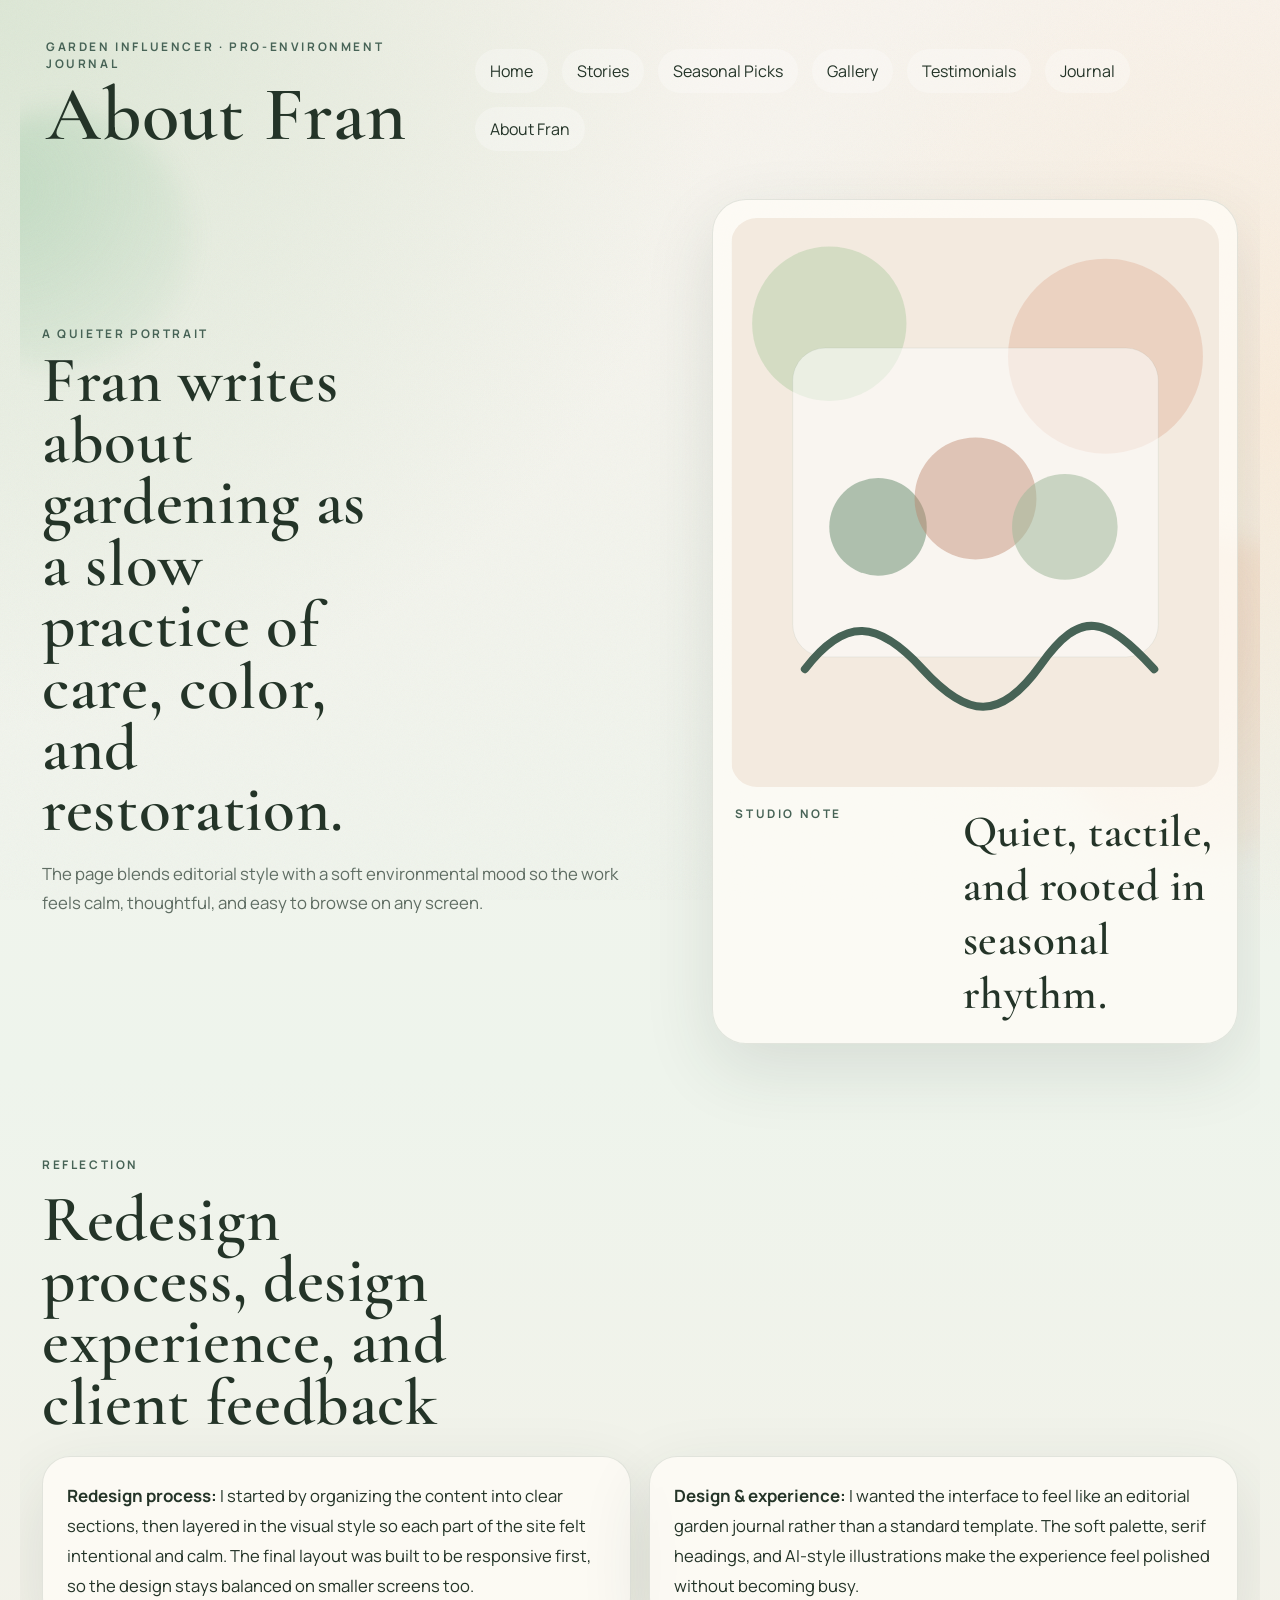
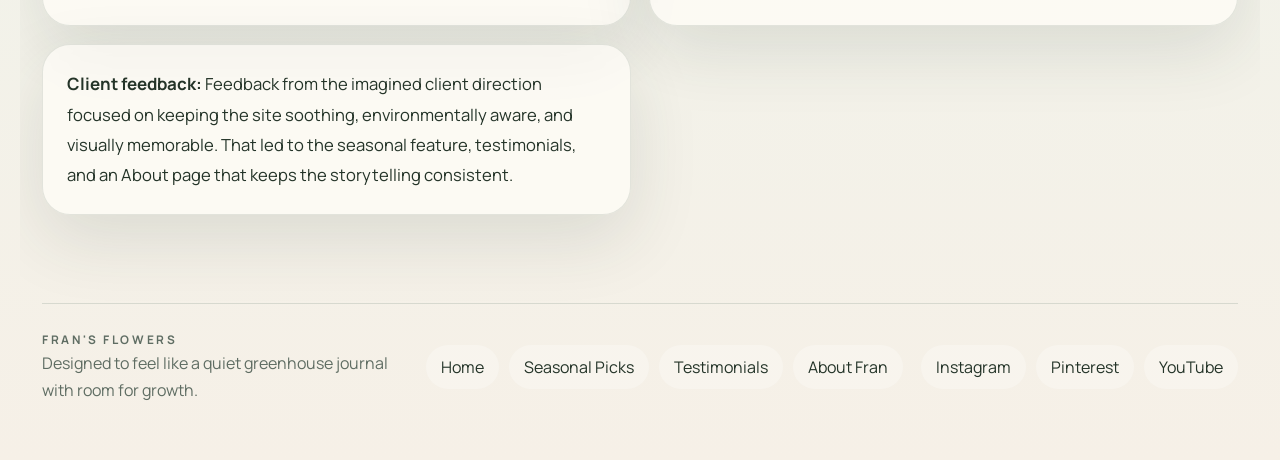
==== about.html @ e00865fc "fixed formatting" ====
<!doctype html>
<html lang="en">
  <head>
    <meta charset="UTF-8" />
    <meta name="viewport" content="width=device-width, initial-scale=1.0" />
    <meta name="description" content="About Fran and the redesign reflections for Fran's Flowers." />
    <title>About Fran | Fran's Flowers</title>
    <link rel="preconnect" href="https://fonts.googleapis.com" />
    <link rel="preconnect" href="https://fonts.gstatic.com" crossorigin />
    <link href="https://fonts.googleapis.com/css2?family=Cormorant+Garamond:wght@500;600;700&family=Manrope:wght@400;500;600;700&display=swap" rel="stylesheet" />
    <link rel="stylesheet" href="styles.css" />
  </head>
  <body>
    <a class="skip-link" href="#main-content">Skip to content</a>
    <div class="page-shell about-page">
      <div class="orb orb-a"></div>
      <div class="orb orb-b"></div>
      <div class="grain"></div>

      <header class="topbar">
        <div>
          <p class="eyebrow">Garden influencer · pro-environment journal</p>
          <h1>About Fran</h1>
        </div>
        <button class="nav-toggle" type="button" aria-expanded="false" aria-controls="site-nav">Menu</button>
        <nav id="site-nav" class="site-nav" aria-label="Primary navigation">
          <a href="index.html#hero">Home</a>
          <a href="index.html#stories">Stories</a>
          <a href="index.html#seasonal-picks">Seasonal Picks</a>
          <a href="index.html#gallery">Gallery</a>
          <a href="index.html#testimonials">Testimonials</a>
          <a href="index.html#journal">Journal</a>
          <a href="about.html">About Fran</a>
        </nav>
      </header>

      <main id="main-content">
        <section class="hero about-hero">
          <div class="hero-copy reveal">
            <p class="label">A quieter portrait</p>
            <h2>Fran writes about gardening as a slow practice of care, color, and restoration.</h2>
            <p class="lede">
              The page blends editorial style with a soft environmental mood so the work feels calm,
              thoughtful, and easy to browse on any screen.
            </p>
          </div>
          <div class="hero-visual reveal">
            <div class="feature-card">
              <img class="feature-card__image" src="data:image/svg+xml;charset=UTF-8,%3Csvg xmlns='http://www.w3.org/2000/svg' viewBox='0 0 1200 1400'%3E%3Crect width='1200' height='1400' fill='%23f3eadf'/%3E%3Ccircle cx='240' cy='260' r='190' fill='%23c8d7b8' opacity='0.7'/%3E%3Ccircle cx='920' cy='340' r='240' fill='%23e7c4b0' opacity='0.62'/%3E%3Crect x='150' y='320' width='900' height='760' rx='80' fill='rgba(255,255,255,0.54)' stroke='rgba(71,99,86,0.2)'/%3E%3Cpath d='M180 1110 C280 980, 360 990, 470 1110 S660 1240, 760 1100 S920 980, 1040 1110' fill='none' stroke='%23476356' stroke-width='20' stroke-linecap='round'/%3E%3Ccircle cx='360' cy='760' r='120' fill='%236a8f71' opacity='0.52'/%3E%3Ccircle cx='600' cy='690' r='150' fill='%23ba7f64' opacity='0.42'/%3E%3Ccircle cx='820' cy='760' r='130' fill='%23a2b99c' opacity='0.54'/%3E%3C/svg%3E" alt="AI-generated portrait-style floral composition with soft botanical tones" />
              <div class="feature-card__content">
                <p>Studio note</p>
                <h3>Quiet, tactile, and rooted in seasonal rhythm.</h3>
              </div>
            </div>
          </div>
        </section>

        <section class="testimonials-section reveal">
          <div class="section-heading">
            <p class="label">Reflection</p>
            <h2>Redesign process, design experience, and client feedback</h2>
          </div>
          <div class="testimonials-grid">
            <article class="testimonial-card">
              <p>
                <strong>Redesign process:</strong> I started by organizing the content into clear sections,
                then layered in the visual style so each part of the site felt intentional and calm.
                The final layout was built to be responsive first, so the design stays balanced on
                smaller screens too.
              </p>
            </article>
            <article class="testimonial-card">
              <p>
                <strong>Design &amp; experience:</strong> I wanted the interface to feel like an editorial
                garden journal rather than a standard template. The soft palette, serif headings, and
                AI-style illustrations make the experience feel polished without becoming busy.
              </p>
            </article>
            <article class="testimonial-card">
              <p>
                <strong>Client feedback:</strong> Feedback from the imagined client direction focused on
                keeping the site soothing, environmentally aware, and visually memorable. That led to the
                seasonal feature, testimonials, and an About page that keeps the storytelling consistent.
              </p>
            </article>
          </div>
        </section>
      </main>

      <footer class="site-footer">
        <div>
          <p class="label">Fran's Flowers</p>
          <p>Designed to feel like a quiet greenhouse journal with room for growth.</p>
        </div>
        <div class="footer-links">
          <a href="index.html#hero">Home</a>
          <a href="index.html#seasonal-picks">Seasonal Picks</a>
          <a href="index.html#testimonials">Testimonials</a>
          <a href="about.html">About Fran</a>
        </div>
        <div class="social-links" aria-label="Social links">
          <a href="#" aria-label="Instagram">Instagram</a>
          <a href="#" aria-label="Pinterest">Pinterest</a>
          <a href="#" aria-label="YouTube">YouTube</a>
        </div>
      </footer>
    </div>

    <script src="script.js"></script>
  </body>
</html>
---- styles.css ----
:root {
  color-scheme: light;
  --bg: #f5efe6;
  --bg-2: #e7efe7;
  --surface: rgba(255, 252, 247, 0.74);
  --surface-strong: #fffaf3;
  --text: #243428;
  --muted: #5f6d63;
  --accent: #6a8f71;
  --accent-deep: #476356;
  --accent-warm: #ba7f64;
  --line: rgba(86, 110, 94, 0.16);
  --shadow: 0 24px 70px rgba(44, 58, 49, 0.12);
}

* {
  box-sizing: border-box;
}

html {
  scroll-behavior: smooth;
}

a {
  color: inherit;
}

a:focus-visible,
button:focus-visible,
input:focus-visible {
  outline: 3px solid rgba(71, 99, 86, 0.45);
  outline-offset: 3px;
}

body {
  margin: 0;
  min-height: 100vh;
  color: var(--text);
  font-family: "Manrope", "Avenir Next", "Segoe UI", sans-serif;
  background:
    radial-gradient(circle at top left, rgba(184, 214, 182, 0.42), transparent 30%),
    radial-gradient(circle at right 20%, rgba(255, 226, 199, 0.45), transparent 26%),
    linear-gradient(180deg, #f8f4ee 0%, #eef4ec 52%, #f6f0e7 100%);
}

body::before {
  content: "";
  position: fixed;
  inset: 0;
  pointer-events: none;
  background-image: linear-gradient(rgba(255, 255, 255, 0.16) 1px, transparent 1px),
    linear-gradient(90deg, rgba(255, 255, 255, 0.14) 1px, transparent 1px);
  background-size: 42px 42px;
  mask-image: linear-gradient(180deg, rgba(0, 0, 0, 0.24), transparent 80%);
  opacity: 0.25;
}

.page-shell {
  position: relative;
  overflow: hidden;
  max-width: 1240px;
  margin: 0 auto;
  padding: 28px 22px 56px;
}

.skip-link {
  position: absolute;
  left: 18px;
  top: -48px;
  z-index: 20;
  padding: 10px 16px;
  border-radius: 999px;
  background: #243428;
  color: #fff;
  text-decoration: none;
  transition: top 160ms ease;
}

.skip-link:focus {
  top: 14px;
}

.orb {
  position: absolute;
  border-radius: 999px;
  filter: blur(12px);
  opacity: 0.6;
  animation: drift 18s ease-in-out infinite alternate;
}

.orb-a {
  inset: 110px auto auto -90px;
  width: 260px;
  height: 260px;
  background: radial-gradient(circle at 30% 30%, rgba(171, 208, 177, 0.9), rgba(171, 208, 177, 0));
}

.orb-b {
  inset: 26% -110px auto auto;
  width: 320px;
  height: 320px;
  background: radial-gradient(circle at 30% 30%, rgba(242, 199, 170, 0.85), rgba(242, 199, 170, 0));
  animation-delay: -6s;
}

.topbar,
.hero,
.insight-strip,
.gallery-section,
.journal-panel {
  position: relative;
  z-index: 1;
}

.topbar {
  display: flex;
  align-items: end;
  justify-content: space-between;
  gap: 24px;
  padding: 10px 4px 30px;
}

.nav-toggle {
  display: none;
  align-items: center;
  justify-content: center;
  min-width: 96px;
  background: rgba(255, 255, 255, 0.55);
  color: var(--text);
  border: 1px solid rgba(86, 110, 94, 0.18);
}

.site-nav {
  display: flex;
  flex-wrap: wrap;
  gap: 14px;
}

.topbar h1,
.hero h2,
.section-heading h2,
.journal-panel h2,
.feature-card__content h3 {
  margin: 0;
  font-family: "Cormorant Garamond", Georgia, serif;
  font-weight: 600;
  letter-spacing: 0.01em;
}

.topbar h1 {
  font-size: clamp(2.8rem, 6vw, 5.2rem);
  line-height: 0.92;
}

.eyebrow,
.label,
.insight-strip span,
.feature-card__content p,
.subscribe-form label {
  margin: 0 0 8px;
  color: var(--accent-deep);
  text-transform: uppercase;
  letter-spacing: 0.22em;
  font-size: 0.74rem;
  font-weight: 700;
}

.site-nav a,
.footer-links a,
.social-links a {
  color: var(--text);
  text-decoration: none;
  padding: 10px 14px;
  border: 1px solid transparent;
  border-radius: 999px;
  background: rgba(255, 255, 255, 0.28);
  transition: transform 180ms ease, background 180ms ease, border-color 180ms ease;
}

.site-nav a:hover,
.footer-links a:hover,
.social-links a:hover {
  transform: translateY(-1px);
  background: rgba(255, 255, 255, 0.52);
  border-color: rgba(86, 110, 94, 0.18);
}

.hero {
  display: grid;
  grid-template-columns: minmax(0, 1.1fr) minmax(320px, 0.9fr);
  gap: 28px;
  align-items: center;
  padding: 18px 0 34px;
}

.hero-copy {
  padding: 22px 10px 22px 0;
}

.hero h2,
.section-heading h2,
.journal-panel h2 {
  font-size: clamp(2.5rem, 5.1vw, 4.9rem);
  line-height: 0.94;
  max-width: 11ch;
}

.lede,
.journal-panel p,
.insight-strip p {
  margin: 18px 0 0;
  color: var(--muted);
  font-size: 1.05rem;
  line-height: 1.75;
  max-width: 58ch;
}

.hero-actions {
  display: flex;
  flex-wrap: wrap;
  gap: 14px;
  margin-top: 28px;
}

.button {
  display: inline-flex;
  align-items: center;
  justify-content: center;
  min-height: 48px;
  padding: 0 20px;
  border-radius: 999px;
  border: 1px solid transparent;
  text-decoration: none;
  font-weight: 700;
  transition: transform 180ms ease, box-shadow 180ms ease, border-color 180ms ease;
}

.button:hover {
  transform: translateY(-1px);
}

.button-primary {
  color: #fbf9f4;
  background: linear-gradient(135deg, var(--accent-deep), var(--accent));
  box-shadow: 0 16px 30px rgba(71, 99, 86, 0.25);
}

.button-secondary {
  color: var(--text);
  background: rgba(255, 255, 255, 0.45);
  border-color: rgba(86, 110, 94, 0.18);
}

.stats {
  list-style: none;
  display: grid;
  grid-template-columns: repeat(3, minmax(0, 1fr));
  gap: 14px;
  padding: 0;
  margin: 32px 0 0;
}

.stats li,
.insight-strip article,
.journal-panel,
.feature-card {
  background: var(--surface);
  border: 1px solid var(--line);
  box-shadow: var(--shadow);
  backdrop-filter: blur(18px);
}

.stats li {
  border-radius: 24px;
  padding: 18px;
}

.stats strong {
  display: block;
  font-size: 1.65rem;
  font-weight: 700;
}

.stats span {
  color: var(--muted);
}

.feature-card {
  border-radius: 34px;
  padding: 18px;
  overflow: hidden;
}

.feature-card__image {
  min-height: 520px;
  border-radius: 26px;
  width: 100%;
  object-fit: cover;
  display: block;
  background: linear-gradient(180deg, rgba(237, 245, 235, 0.12), rgba(255, 255, 255, 0.02));
}

.feature-card__content {
  display: flex;
  justify-content: space-between;
  gap: 20px;
  padding: 18px 4px 4px;
}

.feature-card__content h3 {
  font-size: clamp(2rem, 4vw, 2.8rem);
  max-width: 12ch;
}

.insight-strip {
  display: grid;
  grid-template-columns: repeat(3, minmax(0, 1fr));
  gap: 16px;
  margin-top: 10px;
}

.insight-strip article {
  border-radius: 26px;
  padding: 22px;
}

.gallery-section {
  padding: 88px 0 14px;
}

.section-heading {
  display: grid;
  gap: 8px;
  margin-bottom: 22px;
}

.section-heading h2 {
  max-width: 14ch;
}

.gallery-grid {
  display: grid;
  grid-template-columns: repeat(12, 1fr);
  gap: 18px;
}

.gallery-card {
  grid-column: span 4;
  display: flex;
  flex-direction: column;
  gap: 0;
  min-height: 360px;
  border-radius: 28px;
  overflow: hidden;
  background: var(--surface-strong);
  border: 1px solid rgba(86, 110, 94, 0.14);
  box-shadow: var(--shadow);
}

.gallery-card:nth-child(2) {
  grid-column: span 5;
}

.gallery-card:nth-child(3) {
  grid-column: span 3;
}

.gallery-card:nth-child(4) {
  grid-column: span 5;
}

.gallery-card:nth-child(5) {
  grid-column: span 4;
}

.gallery-card:nth-child(6) {
  grid-column: span 3;
}

.gallery-image {
  flex: 1;
  min-height: 250px;
}

.seasonal-section,
.testimonials-section {
  padding-top: 78px;
}

.seasonal-card {
  display: grid;
  grid-template-columns: minmax(280px, 0.95fr) minmax(0, 1.05fr);
  gap: 18px;
  padding: 18px;
  border-radius: 32px;
  background: var(--surface);
  border: 1px solid var(--line);
  box-shadow: var(--shadow);
  backdrop-filter: blur(18px);
}

.seasonal-card__image {
  width: 100%;
  min-height: 320px;
  border-radius: 24px;
  object-fit: cover;
  display: block;
}

.seasonal-card__content {
  align-self: center;
  padding: 8px 10px;
}

.seasonal-card__content h3 {
  margin: 0;
  font-family: "Cormorant Garamond", Georgia, serif;
  font-size: clamp(2rem, 3vw, 3rem);
}

.seasonal-card__content p {
  margin: 12px 0 0;
  color: var(--muted);
  line-height: 1.75;
}

.testimonials-grid {
  display: grid;
  grid-template-columns: repeat(2, minmax(0, 1fr));
  gap: 18px;
}

.testimonial-card {
  display: grid;
  gap: 22px;
  padding: 24px;
  border-radius: 28px;
  background: var(--surface);
  border: 1px solid var(--line);
  box-shadow: var(--shadow);
  backdrop-filter: blur(18px);
}

.testimonial-card p {
  margin: 0;
  color: var(--text);
  font-size: 1.04rem;
  line-height: 1.8;
}

.testimonial-card footer {
  display: grid;
  gap: 3px;
}

.testimonial-card strong {
  font-size: 1.06rem;
}

.testimonial-card span {
  color: var(--muted);
}

.gallery-caption {
  padding: 18px 18px 22px;
}

.gallery-caption h3 {
  margin: 0 0 8px;
  font-size: 1.3rem;
}

.gallery-caption p {
  margin: 0;
  color: var(--muted);
  line-height: 1.6;
}

.journal-panel {
  display: grid;
  grid-template-columns: minmax(0, 1.3fr) minmax(280px, 0.7fr);
  gap: 24px;
  margin-top: 88px;
  border-radius: 34px;
  padding: 30px;
}

.subscribe-form {
  display: grid;
  align-content: end;
  gap: 12px;
}

.form-row {
  display: flex;
  gap: 12px;
}

input,
button {
  font: inherit;
  border-radius: 999px;
  min-height: 52px;
}

input {
  flex: 1;
  border: 1px solid rgba(86, 110, 94, 0.18);
  background: rgba(255, 255, 255, 0.72);
  padding: 0 18px;
  color: var(--text);
}

button {
  border: 0;
  padding: 0 18px;
  color: #f9f6f0;
  background: linear-gradient(135deg, var(--accent-warm), #d79b76);
  box-shadow: 0 14px 24px rgba(186, 127, 100, 0.22);
  font-weight: 700;
}

.grain {
  position: fixed;
  inset: 0;
  pointer-events: none;
  opacity: 0.08;
  mix-blend-mode: multiply;
  background-image: url("data:image/svg+xml,%3Csvg xmlns='http://www.w3.org/2000/svg' width='180' height='180' viewBox='0 0 180 180'%3E%3Cfilter id='n'%3E%3CfeTurbulence type='fractalNoise' baseFrequency='1.15' numOctaves='2' stitchTiles='stitch'/%3E%3C/filter%3E%3Crect width='180' height='180' filter='url(%23n)' opacity='0.6'/%3E%3C/svg%3E");
}

.reveal {
  animation: rise 900ms ease both;
}

.site-footer {
  display: grid;
  grid-template-columns: minmax(0, 1.2fr) auto auto;
  gap: 18px;
  align-items: center;
  margin-top: 88px;
  padding: 26px 0 0;
  border-top: 1px solid rgba(86, 110, 94, 0.18);
}

.site-footer p {
  margin: 0;
  color: var(--muted);
  line-height: 1.7;
}

.footer-links,
.social-links {
  display: flex;
  flex-wrap: wrap;
  gap: 10px;
  justify-content: flex-end;
}

@keyframes rise {
  from {
    opacity: 0;
    transform: translateY(18px);
  }
  to {
    opacity: 1;
    transform: translateY(0);
  }
}

@keyframes drift {
  from {
    transform: translate3d(0, 0, 0) scale(1);
  }
  to {
    transform: translate3d(18px, -16px, 0) scale(1.06);
  }
}

@media (max-width: 980px) {
  .topbar,
  .hero,
  .journal-panel {
    grid-template-columns: 1fr;
    display: grid;
  }

  .topbar {
    position: relative;
    align-items: start;
  }

  .nav-toggle {
    display: inline-flex;
    justify-self: end;
  }

  .site-nav {
    display: none;
    flex-direction: column;
    grid-column: 1 / -1;
    width: 100%;
    padding-top: 10px;
  }

  .site-nav.is-open {
    display: flex;
  }

  .feature-card__image {
    min-height: 440px;
  }

  .insight-strip,
  .stats,
  .testimonials-grid,
  .site-footer {
    grid-template-columns: 1fr;
  }

  .seasonal-card {
    grid-template-columns: 1fr;
  }

  .footer-links,
  .social-links {
    justify-content: flex-start;
  }

  .gallery-card,
  .gallery-card:nth-child(2),
  .gallery-card:nth-child(3),
  .gallery-card:nth-child(4),
  .gallery-card:nth-child(5),
  .gallery-card:nth-child(6) {
    grid-column: span 12;
  }
}

@media (max-width: 640px) {
  .page-shell {
    padding-inline: 16px;
  }

  .topbar h1,
  .hero h2,
  .section-heading h2,
  .journal-panel h2 {
    max-width: none;
  }

  .form-row,
  .hero-actions {
    flex-direction: column;
  }

  .button,
  button,
  input {
    width: 100%;
  }

  .journal-panel,
  .feature-card,
  .insight-strip article,
  .stats li,
  .testimonial-card,
  .seasonal-card {
    border-radius: 22px;
  }
}

@media (prefers-reduced-motion: reduce) {
  html {
    scroll-behavior: auto;
  }

  *,
  *::before,
  *::after {
    animation-duration: 0.01ms !important;
    animation-iteration-count: 1 !important;
    transition-duration: 0.01ms !important;
  }
}
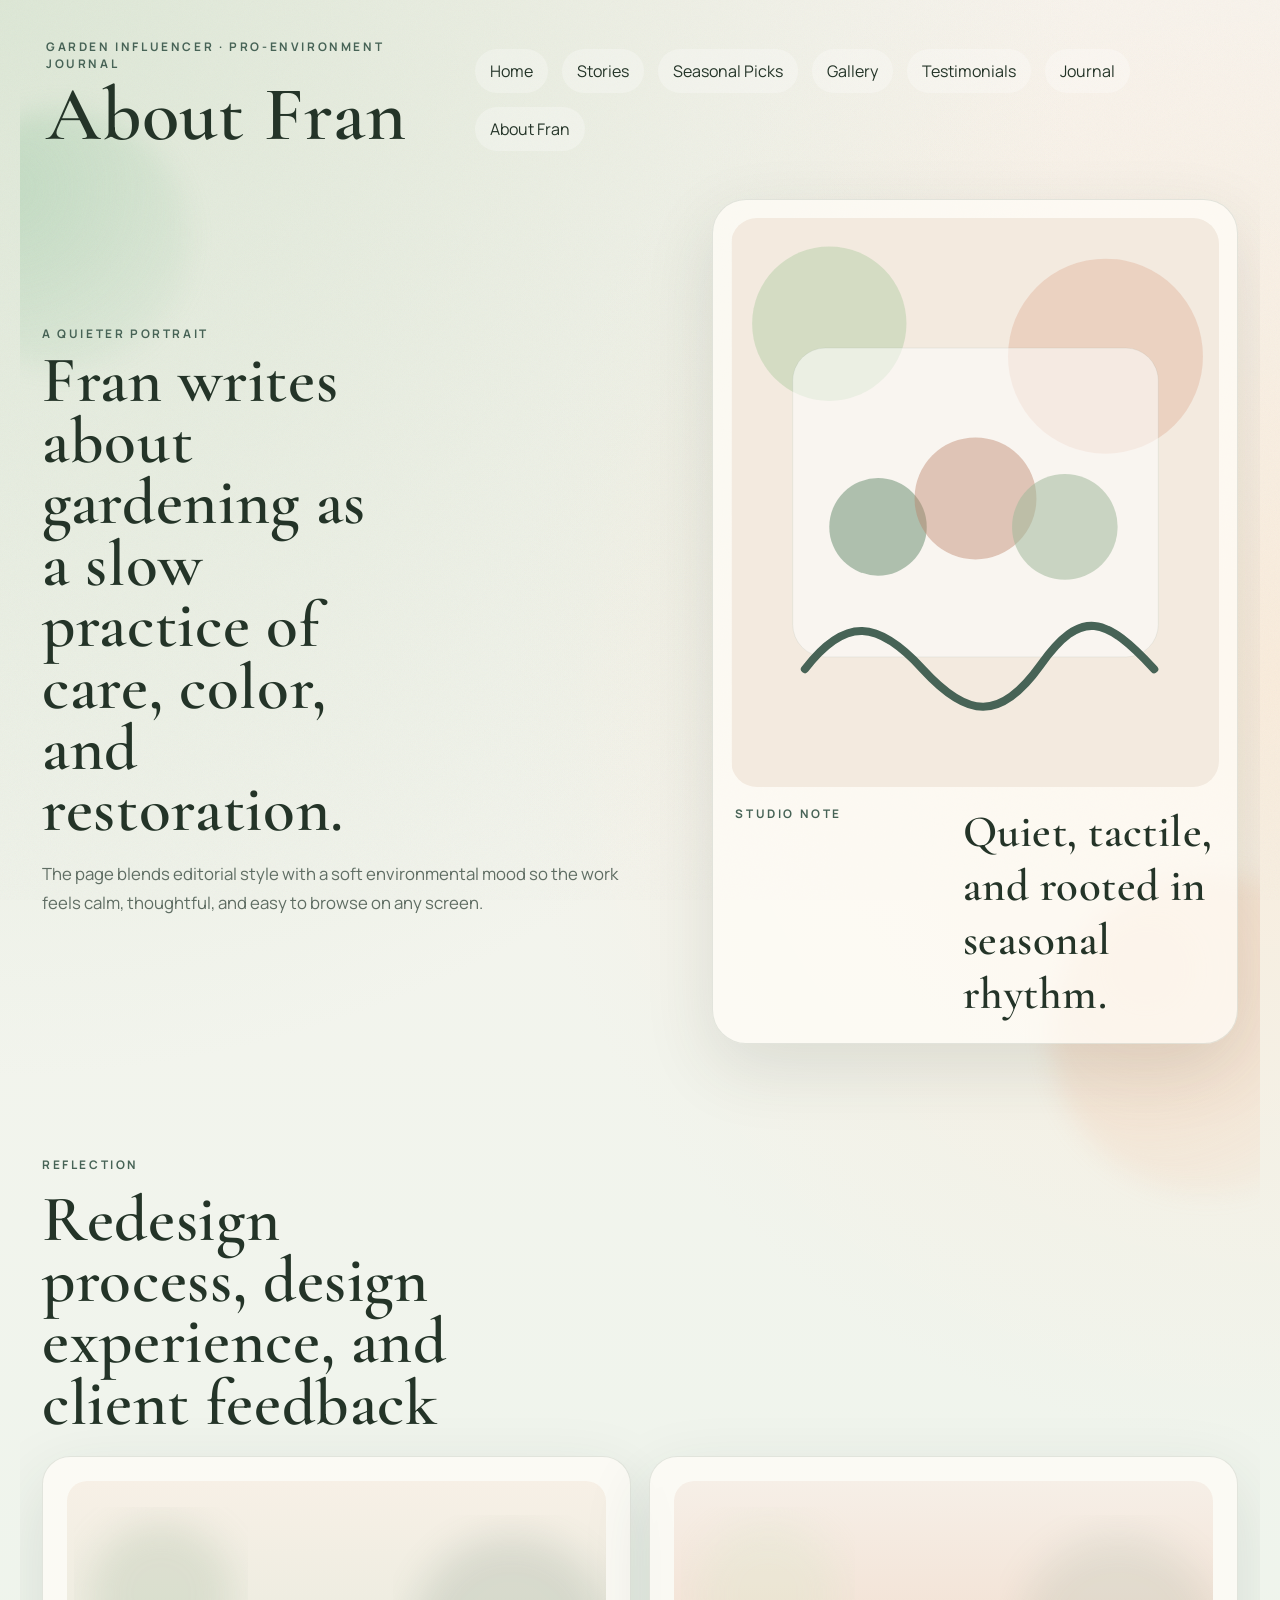
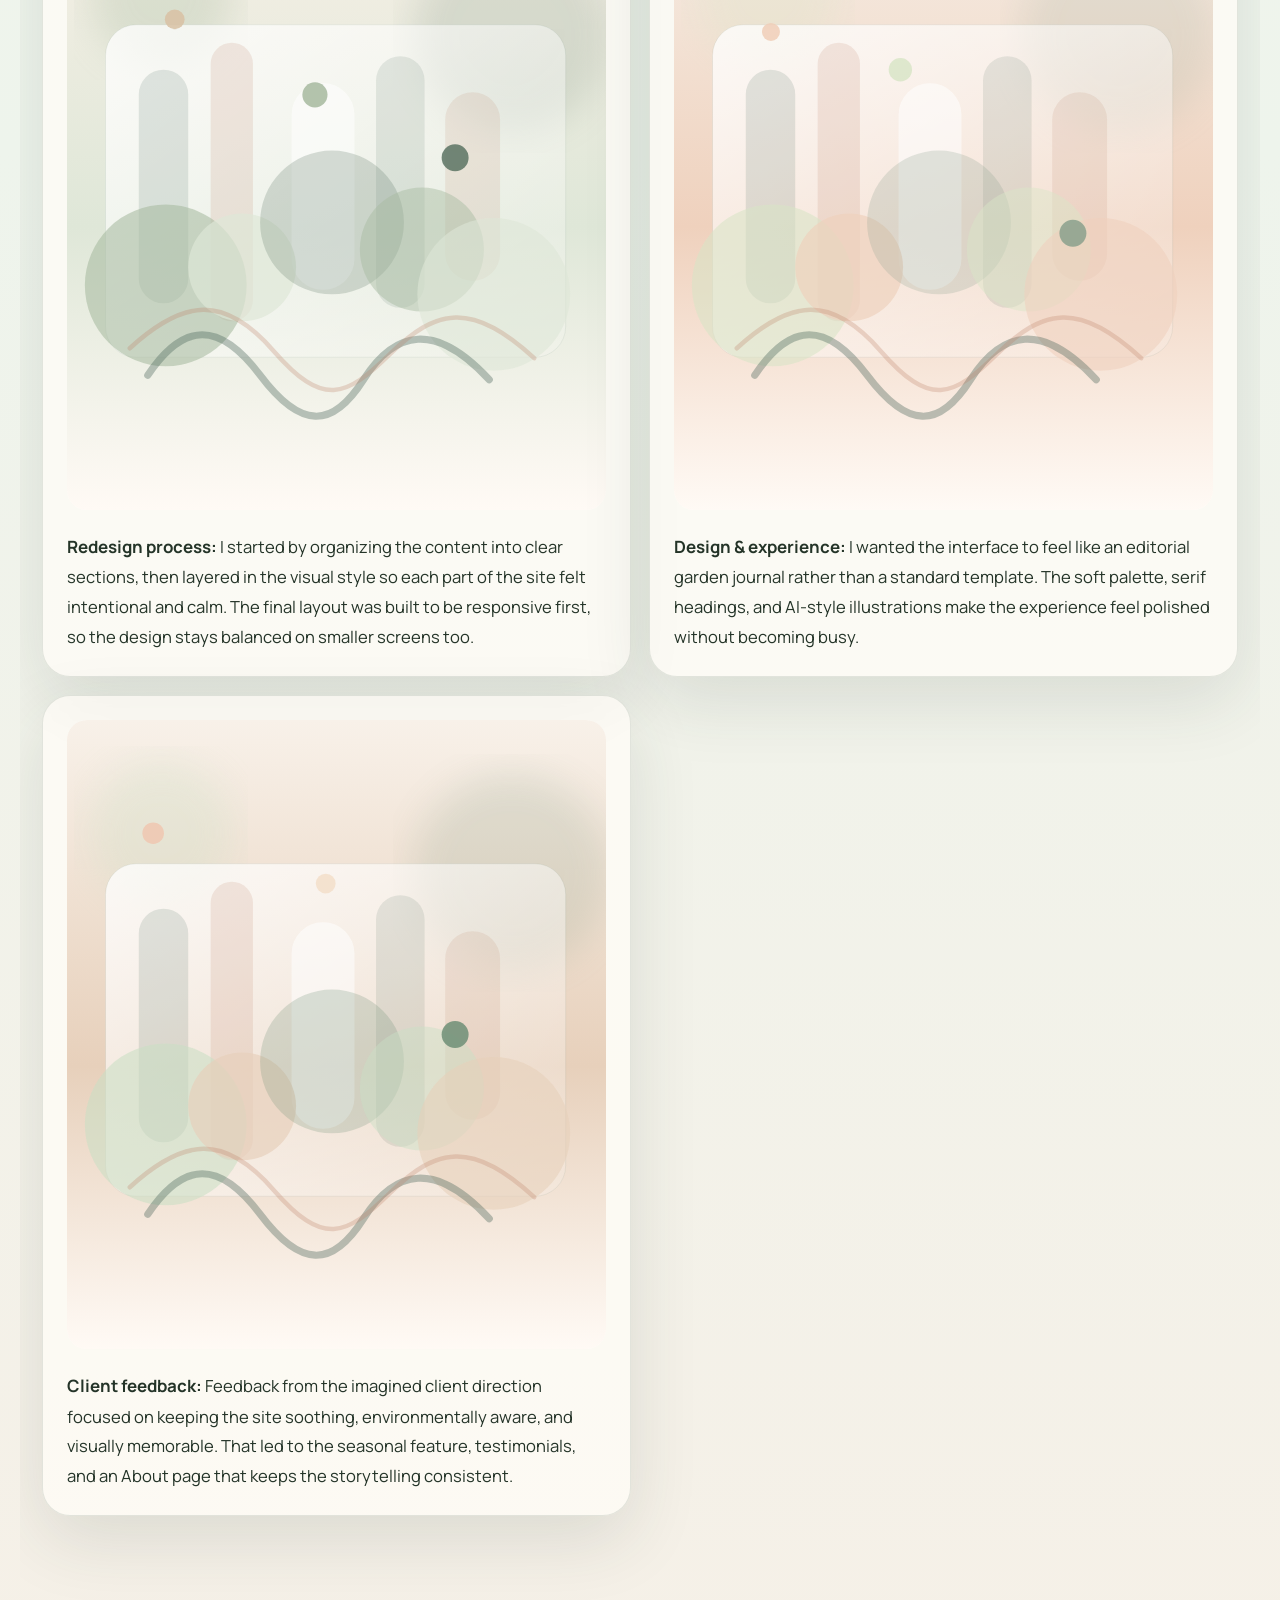
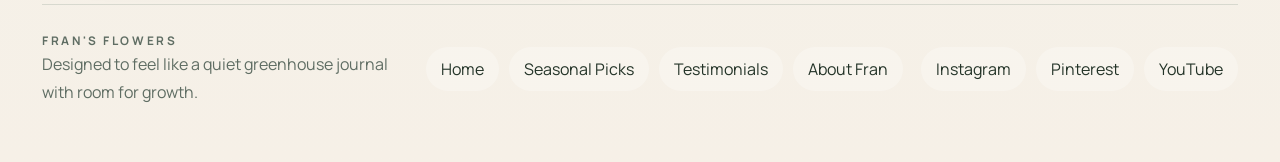
==== commit 96823f86: "added images" ====
--- a/about.html
+++ b/about.html
@@ -62,6 +62,7 @@
           </div>
           <div class="testimonials-grid">
             <article class="testimonial-card">
+              <img class="tile-image tile-image--small" data-scene="process-reflection" alt="AI-generated creative workspace with botanical notes and sketches" />
               <p>
                 <strong>Redesign process:</strong> I started by organizing the content into clear sections,
                 then layered in the visual style so each part of the site felt intentional and calm.
@@ -70,6 +71,7 @@
               </p>
             </article>
             <article class="testimonial-card">
+              <img class="tile-image tile-image--small" data-scene="design-reflection" alt="AI-generated editorial garden composition with soft color and texture" />
               <p>
                 <strong>Design &amp; experience:</strong> I wanted the interface to feel like an editorial
                 garden journal rather than a standard template. The soft palette, serif headings, and
@@ -77,6 +79,7 @@
               </p>
             </article>
             <article class="testimonial-card">
+              <img class="tile-image tile-image--small" data-scene="client-reflection" alt="AI-generated floral mood board with calming green and peach tones" />
               <p>
                 <strong>Client feedback:</strong> Feedback from the imagined client direction focused on
                 keeping the site soothing, environmentally aware, and visually memorable. That led to the
--- a/styles.css
+++ b/styles.css
@@ -324,6 +324,20 @@
   padding: 22px;
 }
 
+.tile-image {
+  display: block;
+  width: 100%;
+  min-height: 160px;
+  margin-bottom: 18px;
+  border-radius: 20px;
+  object-fit: cover;
+  background: rgba(255, 255, 255, 0.4);
+}
+
+.tile-image--small {
+  min-height: 140px;
+}
+
 .gallery-section {
   padding: 88px 0 14px;
 }
@@ -448,6 +462,10 @@
   line-height: 1.8;
 }
 
+.testimonial-card .tile-image {
+  margin-bottom: 0;
+}
+
 .testimonial-card footer {
   display: grid;
   gap: 3px;
@@ -668,6 +686,10 @@
   .seasonal-card {
     border-radius: 22px;
   }
+
+  .tile-image {
+    min-height: 128px;
+  }
 }
 
 @media (prefers-reduced-motion: reduce) {
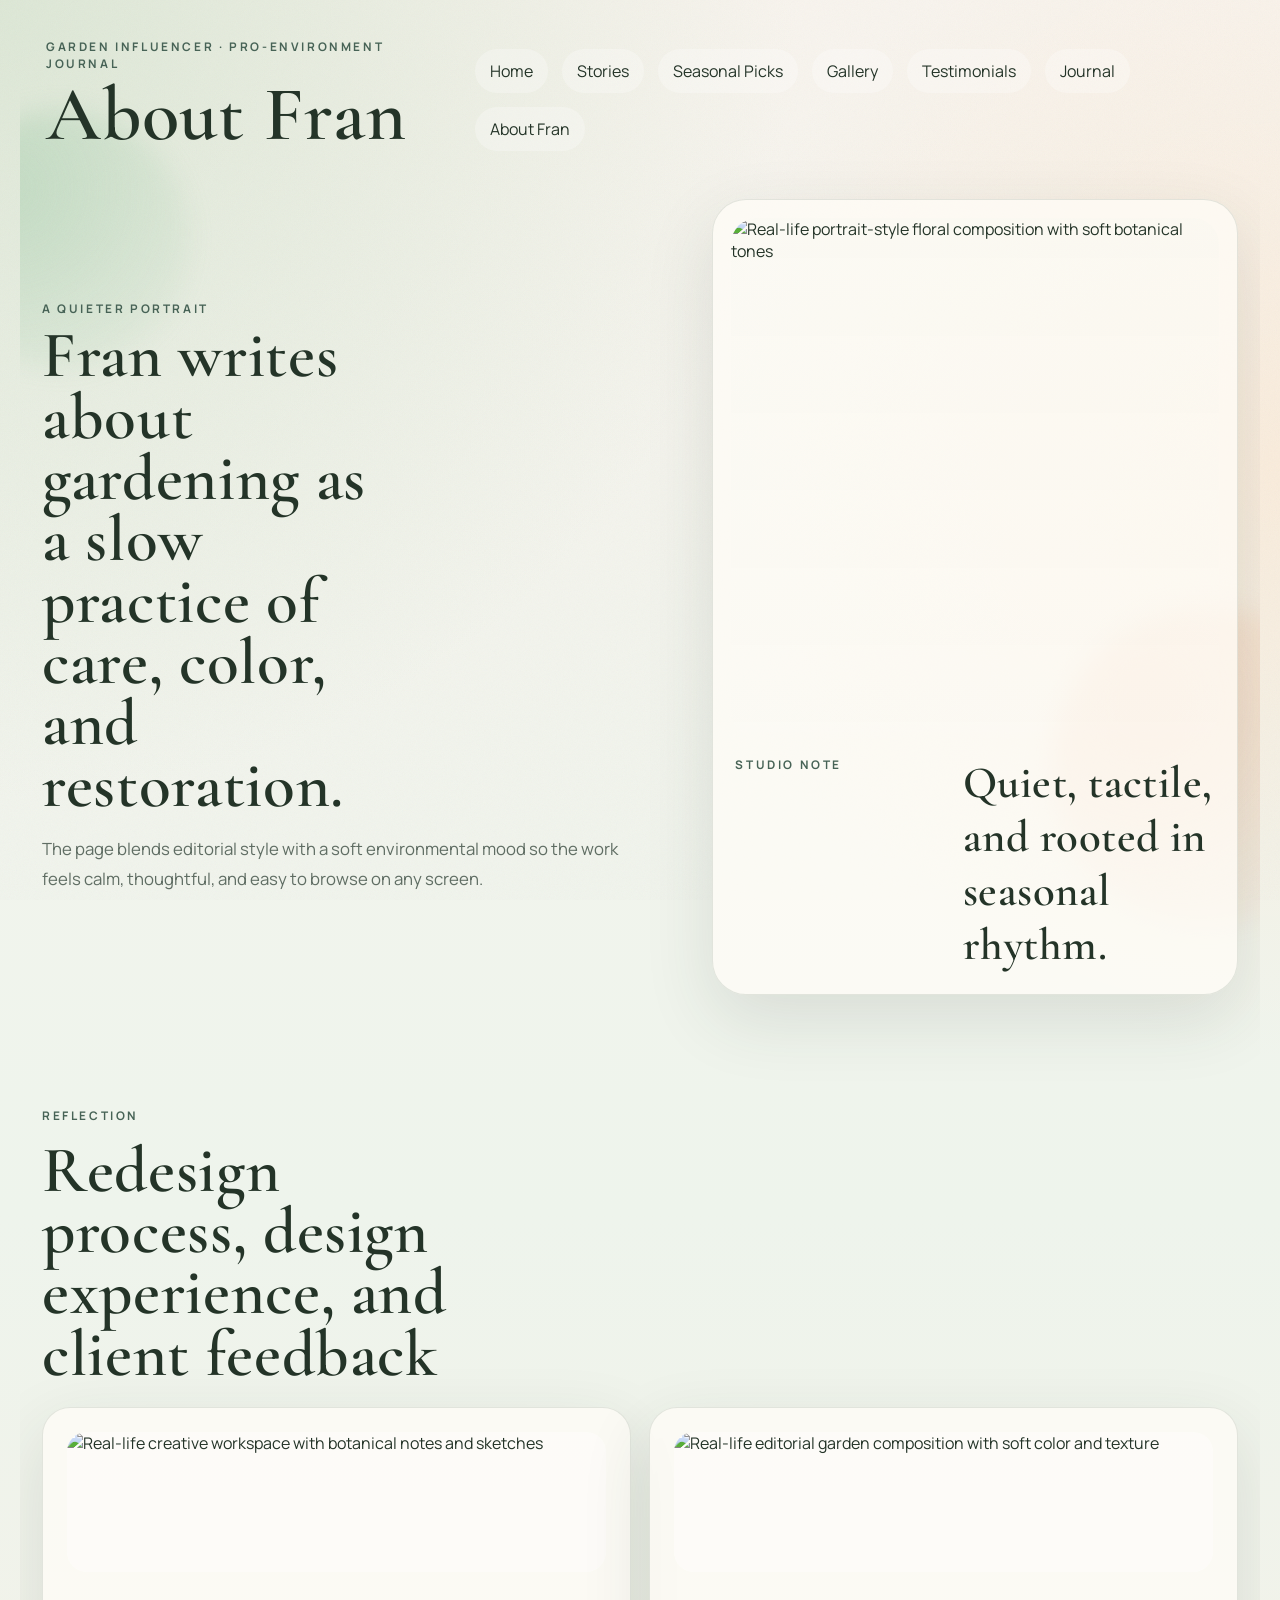
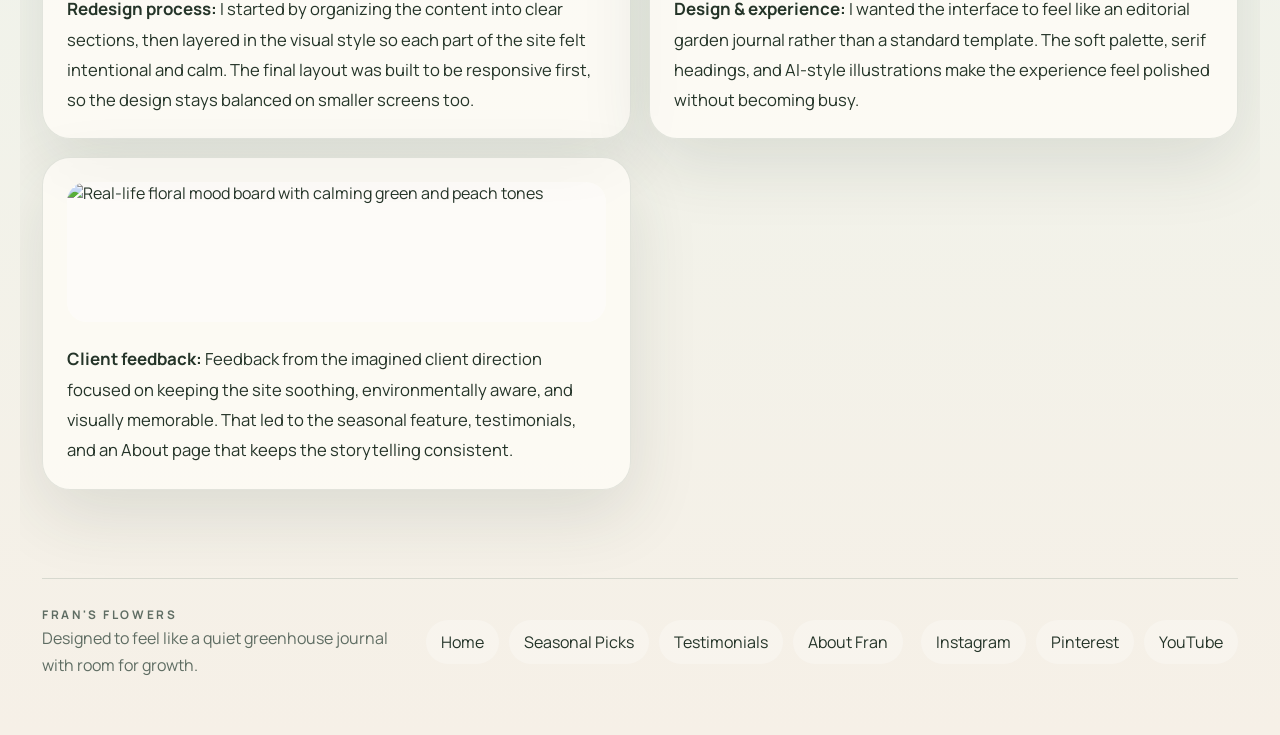
==== commit d9caabe2: "fixed formatting for the images" ====
--- a/about.html
+++ b/about.html
@@ -46,7 +46,7 @@
           </div>
           <div class="hero-visual reveal">
             <div class="feature-card">
-              <img class="feature-card__image" src="data:image/svg+xml;charset=UTF-8,%3Csvg xmlns='http://www.w3.org/2000/svg' viewBox='0 0 1200 1400'%3E%3Crect width='1200' height='1400' fill='%23f3eadf'/%3E%3Ccircle cx='240' cy='260' r='190' fill='%23c8d7b8' opacity='0.7'/%3E%3Ccircle cx='920' cy='340' r='240' fill='%23e7c4b0' opacity='0.62'/%3E%3Crect x='150' y='320' width='900' height='760' rx='80' fill='rgba(255,255,255,0.54)' stroke='rgba(71,99,86,0.2)'/%3E%3Cpath d='M180 1110 C280 980, 360 990, 470 1110 S660 1240, 760 1100 S920 980, 1040 1110' fill='none' stroke='%23476356' stroke-width='20' stroke-linecap='round'/%3E%3Ccircle cx='360' cy='760' r='120' fill='%236a8f71' opacity='0.52'/%3E%3Ccircle cx='600' cy='690' r='150' fill='%23ba7f64' opacity='0.42'/%3E%3Ccircle cx='820' cy='760' r='130' fill='%23a2b99c' opacity='0.54'/%3E%3C/svg%3E" alt="AI-generated portrait-style floral composition with soft botanical tones" />
+              <img class="feature-card__image" id="about-hero-art" alt="Real-life portrait-style floral composition with soft botanical tones" />
               <div class="feature-card__content">
                 <p>Studio note</p>
                 <h3>Quiet, tactile, and rooted in seasonal rhythm.</h3>
@@ -62,7 +62,7 @@
           </div>
           <div class="testimonials-grid">
             <article class="testimonial-card">
-              <img class="tile-image tile-image--small" data-scene="process-reflection" alt="AI-generated creative workspace with botanical notes and sketches" />
+              <img class="tile-image tile-image--small" data-scene="process-reflection" alt="Real-life creative workspace with botanical notes and sketches" />
               <p>
                 <strong>Redesign process:</strong> I started by organizing the content into clear sections,
                 then layered in the visual style so each part of the site felt intentional and calm.
@@ -71,7 +71,7 @@
               </p>
             </article>
             <article class="testimonial-card">
-              <img class="tile-image tile-image--small" data-scene="design-reflection" alt="AI-generated editorial garden composition with soft color and texture" />
+              <img class="tile-image tile-image--small" data-scene="design-reflection" alt="Real-life editorial garden composition with soft color and texture" />
               <p>
                 <strong>Design &amp; experience:</strong> I wanted the interface to feel like an editorial
                 garden journal rather than a standard template. The soft palette, serif headings, and
@@ -79,7 +79,7 @@
               </p>
             </article>
             <article class="testimonial-card">
-              <img class="tile-image tile-image--small" data-scene="client-reflection" alt="AI-generated floral mood board with calming green and peach tones" />
+              <img class="tile-image tile-image--small" data-scene="client-reflection" alt="Real-life floral mood board with calming green and peach tones" />
               <p>
                 <strong>Client feedback:</strong> Feedback from the imagined client direction focused on
                 keeping the site soothing, environmentally aware, and visually memorable. That led to the
